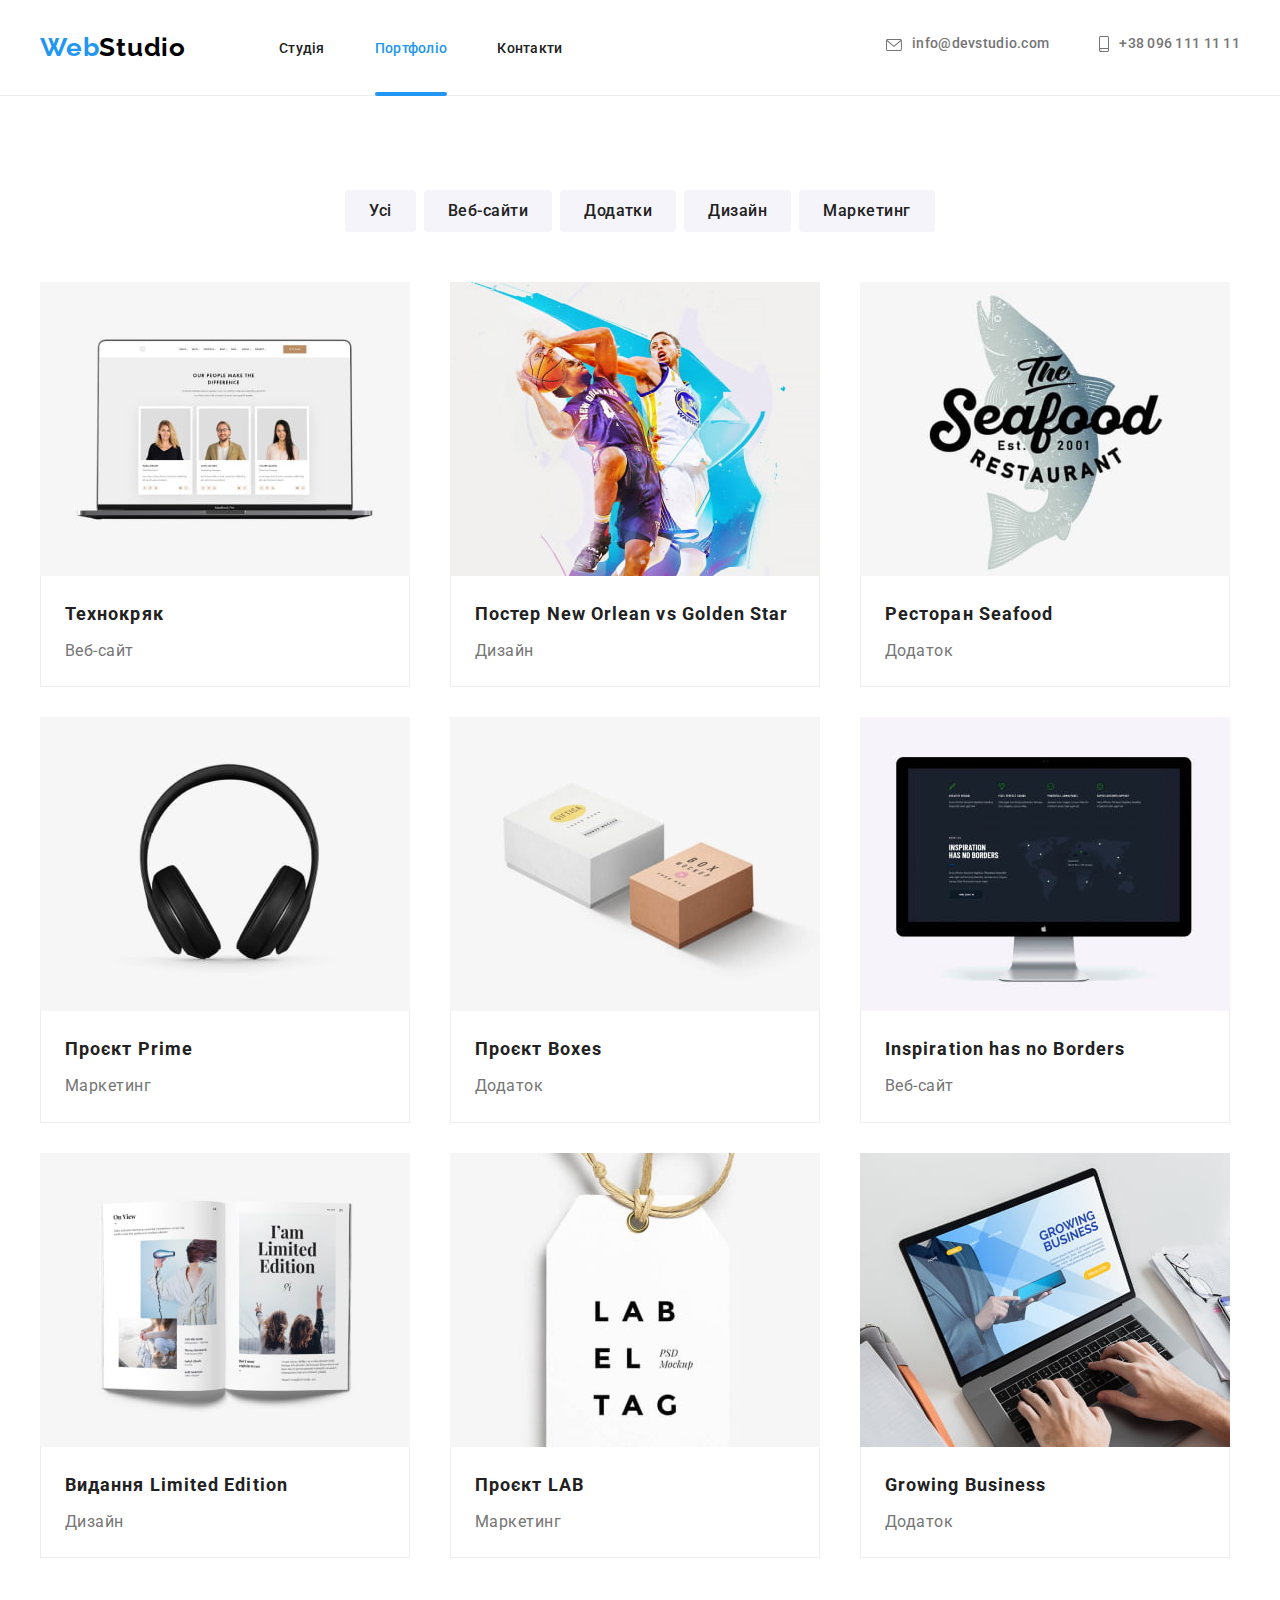
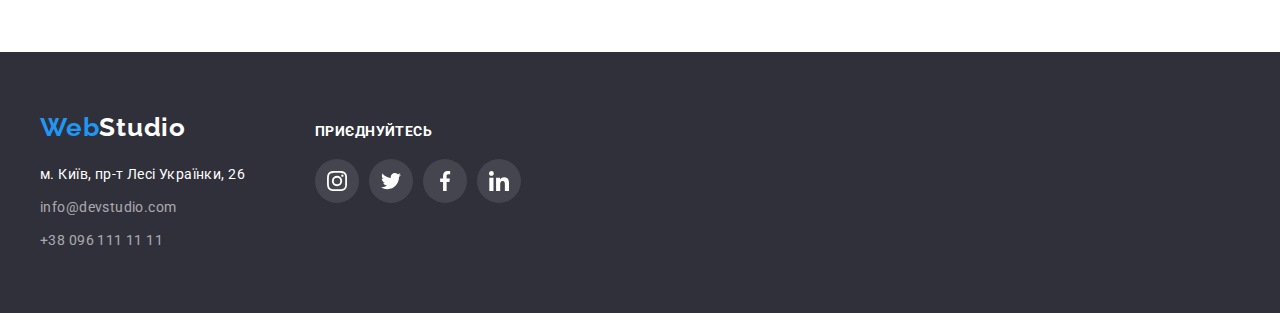
==== portfolio.html @ 9b92a463 "Initial HW-6 repo" ====
<!DOCTYPE html>
<html lang="uk-UA">
  <head>
    <meta charset="UTF-8" />
    <meta http-equiv="X-UA-Compatible" content="IE=edge" />
    <meta name="viewport" content="width=device-width, initial-scale=1.0" />
    <title>goit-markup-hw-05</title>
    <link rel="preconnect" href="https://fonts.googleapis.com">
    <link rel="preconnect" href="https://fonts.gstatic.com" crossorigin>
    <link href="https://fonts.googleapis.com/css2?family=Raleway:wght@700&family=Roboto:wght@400;500;700;900&display=swap" rel="stylesheet">
    <link rel="stylesheet" href="https://cdnjs.cloudflare.com/ajax/libs/modern-normalize/1.1.0/modern-normalize.min.css" integrity="sha512-wpPYUAdjBVSE4KJnH1VR1HeZfpl1ub8YT/NKx4PuQ5NmX2tKuGu6U/JRp5y+Y8XG2tV+wKQpNHVUX03MfMFn9Q==" crossorigin="anonymous" referrerpolicy="no-referrer" />
    <link rel="stylesheet" href="./css/styles.css">
     </head>
  <body>
    <header class="page-header">
      <div class="container header">
        <nav class="nav">
          <a class="logo" href="./index.html" lang="en">Web<span class="logo-header">Studio</span></a>
          <ul class="nav-list list">
            <li>
              <a  href="./index.html">Студія</a>
            </li>
            <li>
              <a class="current" href="./portfolio.html">Портфоліо</a>
            </li>
            <li>
              <a href="link">Контакти</a>
            </li>
          </ul>
        </nav>
        <ul class="contacts-list list">
          <li class="contact-item">
            <a class="contact-link" href="mailto:info@devstudio.com">
              <svg class="envelope-icon" width="16" height="12">
                <use href="./images/icons.svg#envelope-1"></use> 
              </svg>
              <p class="contact-mail">
                info@devstudio.com
              </p>
            </a>
          </li>
          <li class="contact-item">
            <a class="contact-link" href="tel:+380961111111">
              <svg class="smartphone-icon" width="10" height="16">
                <use href="./images/icons.svg#smartphone-1"></use> 
              </svg>
              <p>
                +38 096 111 11 11
              </p>
            </a>
          </li>
        </ul>
      </div>
    </header>
    <main>
      <!-- Portfolio Section -->
      <section class="portfolio-section">
        <h1 class="hidden-title"> <!-- FIXME: Delete this <h1> with CSS -->
          Портфоліо
        </h1>
        <ul class="container btn-set">
          <li><button class="portfolio-button" type="button">Усі</button></li>
          <li><button class="portfolio-button" type="button">Веб-сайти</button></li>
          <li><button class="portfolio-button" type="button">Додатки</button></li>
          <li><button class="portfolio-button" type="button">Дизайн</button></li>
          <li><button class="portfolio-button" type="button">Маркетинг</button></li>
        </ul>
        <div class="container">
          <ul class="card-set">

            <li class="item">
              <a class="card-link" href="link" target="_blank" rel = "noopener noreferrer">
                <div class="card-box">
                  <img src="./images/portfolio-img-6.jpg" alt="Технокряк - Веб-сайт" width="370">
                  <div class="card-overlay">
                    <p class="card-text">
                      Ресурс пропонує комплексні пропозиції з різним рівнем функціоналу та сервісів. Все це дозволить відвідувачу отримати вичерпні відомості про компанію чи приватну особу.
                    </p>
                  </div>
                </div>
                <div class="card-name">
                  <h2 class="titles portfolio-title">Технокряк</h2>
                  <p class="portfolio-text">Веб-сайт</p>
                </div>
              </a> 
            </li>

            <li class="item"> 
              <a class="card-link" href="link" target="_blank" rel = "noopener noreferrer">
                <div class="card-box">
                  <img src="./images/portfolio-img-4.jpg" alt="Постер New Orlean vs Golden Star - Дизайн" width="370">
                  <div class="card-overlay">
                    <p class="card-text">
                      Ресурс пропонує комплексні пропозиції з різним рівнем функціоналу та сервісів. Все це дозволить відвідувачу отримати вичерпні відомості про компанію чи приватну особу.
                    </p>
                  </div>
                </div>
                  <div class="card-name">
                    <h2 class="titles portfolio-title">Постер <span lang="en">New Orlean vs Golden Star</span></h2>
                    <p class="portfolio-text">Дизайн</p>
                  </div>
                </a>
              </li>

            <li class="item"> 
              <a class="card-link" href="link" target="_blank" rel = "noopener noreferrer">
                <div class="card-box">
                  <img src="./images/portfolio-img-5.jpg" alt="Ресторан Seafood - Додаток" width="370">
                  <div class="card-overlay">
                    <p class="card-text">
                      Ресурс пропонує комплексні пропозиції з різним рівнем функціоналу та сервісів. Все це дозволить відвідувачу отримати вичерпні відомості про компанію чи приватну особу.
                    </p>
                  </div>
                </div>
                <div class="card-name">
                  <h2 class="titles portfolio-title">Ресторан <span lang="en">Seafood</span></h2>
                  <p class="portfolio-text">Додаток</p>
                </div>
              </a>
            </li>

            <li class="item"> 
              <a class="card-link" href="link" target="_blank" rel = "noopener noreferrer">
                <div class="card-box">
                  <img src="./images/portfolio-img-7.jpg" alt="Проєкт Prime - Маркетинг" width="370">
                  <div class="card-overlay">
                    <p class="card-text">
                      Ресурс пропонує комплексні пропозиції з різним рівнем функціоналу та сервісів. Все це дозволить відвідувачу отримати вичерпні відомості про компанію чи приватну особу.
                    </p>
                  </div>
                </div>
                <div class="card-name">
                  <h2 class="titles portfolio-title">Проєкт <span lang="en">Prime</span></h2>
                  <p class="portfolio-text">Маркетинг</p>
                </div>
              </a>
            </li>

            <li class="item"> 
              <a class="card-link" href="link" target="_blank" rel = "noopener noreferrer">
                <div class="card-box">
                  <img src="./images/portfolio-img-8.jpg" alt="Проєкт Boxes - Додаток" width="370">
                  <div class="card-overlay">
                    <p class="card-text">
                      Ресурс пропонує комплексні пропозиції з різним рівнем функціоналу та сервісів. Все це дозволить відвідувачу отримати вичерпні відомості про компанію чи приватну особу.
                    </p>
                  </div>
                </div>
                <div class="card-name">
                  <h2 class="titles portfolio-title">Проєкт <span lang="en">Boxes</span></h2>
                  <p class="portfolio-text">Додаток</p>
                </div>
              </a>
            </li>

            <li class="item"> 
              <a class="card-link" href="link" target="_blank" rel = "noopener noreferrer">
                <div class="card-box">
                  <img src="./images/portfolio-img-9.jpg" alt="Inspiration has no Borders - Веб-сайт" width="370">
                  <div class="card-overlay">
                    <p class="card-text">
                      Ресурс пропонує комплексні пропозиції з різним рівнем функціоналу та сервісів. Все це дозволить відвідувачу отримати вичерпні відомості про компанію чи приватну особу.
                    </p>
                  </div>
                </div>
                <div class="card-name">
                  <h2 class="titles portfolio-title" lang="en">Inspiration has no Borders</h2>
                  <p class="portfolio-text">Веб-сайт</p>
                </div>
              </a>
            </li>

            <li class="item"> 
              <a class="card-link" href="link" target="_blank" rel = "noopener noreferrer">
                <div class="card-box">
                  <img src="./images/portfolio-img-1.jpg" alt="Видання Limited Edition - Дизайн" width="370">
                  <div class="card-overlay">
                    <p class="card-text">
                      Ресурс пропонує комплексні пропозиції з різним рівнем функціоналу та сервісів. Все це дозволить відвідувачу отримати вичерпні відомості про компанію чи приватну особу.
                    </p>
                  </div>
                </div>
                <div class="card-name">
                  <h2 class="titles portfolio-title">Видання <span lang="en">Limited Edition</span></h2>
                  <p class="portfolio-text">Дизайн</p>
                </div>
              </a>
            </li>

            <li class="item">
              <a class="card-link" href="link" target="_blank" rel = "noopener noreferrer">
                <div class="card-box">
                  <img src="./images/portfolio-img-2.jpg" alt="Проєкт LAB - Маркетинг" width="370">
                  <div class="card-overlay">
                    <p class="card-text">
                      Ресурс пропонує комплексні пропозиції з різним рівнем функціоналу та сервісів. Все це дозволить відвідувачу отримати вичерпні відомості про компанію чи приватну особу.
                    </p>
                  </div>
                </div>
                <div class="card-name">
                  <h2 class="titles portfolio-title">Проєкт <span lang="en">LAB</span></h2>
                  <p class="portfolio-text">Маркетинг</p>
                </div>
              </a>
            </li>

            <li class="item">
              <a class="card-link" href="link" target="_blank" rel = "noopener noreferrer">
                <div class="card-box">
                  <img src="./images/portfolio-img-3.jpg" alt="Growing Business - Додаток" width="370">
                  <div class="card-overlay">
                    <p class="card-text">
                      Ресурс пропонує комплексні пропозиції з різним рівнем функціоналу та сервісів. Все це дозволить відвідувачу отримати вичерпні відомості про компанію чи приватну особу.
                    </p>
                  </div>
                </div>
                <div class="card-name">
                  <h2 class="titles portfolio-title" lang="en">Growing Business</h2>
                  <p class="portfolio-text">Додаток</p>
                </div>
              </a>
            </li>
          </ul>

        </div>
      </section>
    </main>
    <footer class="footer-styles">
      <div class="container footer">
        <div class="footer-main">
          <div class="logo-div">
            <a class="logo logo-accent" href="./index.html">Web<span class="logo-footer">Studio</span></a>
            </div>
            <address>
              <ul class="footer-list">
                <li class="footer-address">
                м. Київ, пр-т Лесі Українки, 26
                </li>
                <li class="footer-item">
                <a class="footer-contacts" href="mailto:info@devstudio.com">info@devstudio.com</a>
                </li>
                <li class="footer-item">
                <a class="footer-contacts" href="tel:+380961111111">+38 096 111 11 11</a>
                </li>
            </ul>
            </address>
    
        </div>
        <div class="socials">
          <h4 class="socials-title">
            приєднуйтесь
          </h4>
          <ul class="socials-name">
            <li>
              <a class="socials-footer" href="https://www.instagram.com/" target="_blank" rel = "noopener noreferrer">
                <svg class="footer-icon" width="20" height="20">
                  <use href="./images/icons.svg#instagram"></use> 
                </svg>
              </a>  
            </li>
            <li>
              <a class="socials-footer" href="https://twitter.com/" target="_blank" rel = "noopener noreferrer">
                <svg class="footer-icon" width="20" height="20">
                  <use href="./images/icons.svg#twitter"></use> 
                </svg>
              </a>  
            </li>
            <li>
              <a class="socials-footer" href="https://www.facebook.com/" target="_blank" rel = "noopener noreferrer">
                <svg class="footer-icon" width="20" height="20">
                  <use href="./images/icons.svg#facebook"></use> 
                </svg>
              </a>  
            </li>
            <li>
              <a class="socials-footer" href="https://www.linkedin.com/" target="_blank" rel = "noopener noreferrer">
                <svg class="footer-icon" width="20" height="20">
                  <use href="./images/icons.svg#linkedin"></use> 
                </svg>
              </a>  
            </li>
          </ul>
        </div>
      </div>
  </footer>
  </body>
</html>
---- css/styles.css ----
/* LIST OF COMMENTS Ctrl+F */

/* Variables */
/* Default settings turn off */
/* Inherited Settings */
/* Logo */
/* Nav & Contacts List */
/* Hero Section */
/* Buttons */
/* Modal Window */
/* Section`s Titles */
/* Features Section */
/* Team Section */
/* Clients Section */
/* Portfolio Section */
/* Footer */



/* Variables */

:root {
    --brand-color: #757575;
    --accent-color: #2196F3;
    --primary-color: #212121;
    --secondary-color: #000000;
    --white-color: #FFFFFF;
    --white-opacity: rgba(255, 255, 255, .6);
    --bg-color: #2F303A;
    --button-color: #F5F4FA;
    --hero-button: #188CE8;
    --header-line: #ECECEC;
    --card-border:  #EEEEEE;
    --hero-gradient: rgba(47, 48, 58, 0.4);
    --occupation-gradient: rgba(47, 48, 58, 0.8);
    --icon-color: #AFB1B8;
    --icon-opacity: rgba(255, 255, 255, .1);
    --overlay-color: rgba(33, 150, 243, 0.9);
    --backdrop-color: rgba(0, 0, 0, 0.2);
    --border-color: rgba(0, 0, 0, 0.1);
    --transition-duration: 250ms;
    --cubic-bezier: cubic-bezier(0.4, 0, 0.2, 1);
}

/* :focus { outline: none; } */

/* Default settings turn off */

ul, p, h1, h2, h3, h4, h5, h6 {
    list-style: none;
    padding: 0;
    margin: 0;
}
a {text-decoration: none;}


/* Inherited Settings */

body {
    margin: 0;
    color: var(--brand-color);
    background-color: var(--white-color);
    font-family: "Roboto", sans-serif;
}

.container {
    width: 1200px;
    padding-left: 15px;
    padding-right: 15px;
    margin-left: auto;
    margin-right: auto;
}

.section {
    padding-top: 94px;
    padding-bottom: 94px;
}

img {
    display: block;
    max-width: 100%;
    height: auto;
}

.list {
    padding: 0;
    margin: 0;
}

/* Page Header */

.page-header {
    border-bottom: 1px solid var(--header-line);
}

/* Logo */

.logo {
    display: block;
    padding-top: 32px;
    padding-bottom: 32px;
    color: var(--accent-color);
    font-family: "Raleway", sans-serif;
    font-weight: 700;
    font-size: 26px;
    line-height: 1.2;
    letter-spacing: 0.03em;
}

.logo-header {color: var(--secondary-color);}
.logo-footer {color: var(--white-color);}


/* Nav & Contacts List */

.container.header {
    display: flex;
    align-items: center; 
}

.nav, .nav-list, .contacts-list {
    display: flex;
    align-items: center;
}

.nav-list, .contacts-list {
    margin-left: 93px;
    gap: 50px;
}

.contacts-list {
margin-left: auto;
}

.nav-list a,
.contacts-list a {
    /* display: block; */
    padding-top: 32px;
    padding-bottom: 40px;
    color: var(--primary-color);
    font-weight: 500;
    font-size: 14px;
    line-height: 1.1;
    letter-spacing: 0.02em;

    transition: color var(--transition-duration) var(--cubic-bezier);
}

.list a:hover,
.list a:focus,
.footer-contacts:hover,
.footer-contacts:focus {
    color: var(--accent-color);
}

.list .current {
    position: relative;
    color: var(--accent-color);
}


.current::after {
    content: "";
    position: absolute;
    left: 0;
    bottom: 0;
    width: 100%;
    height: 4px;
    background-color: var(--accent-color);
    border-radius: 2px;
}

.contacts-list a {
    color: inherit;
}

.envelope-icon {
    margin-right: 10px;
    /* width: 16px;
    height: 12px; */
    fill: var(--brand-color);
}

.smartphone-icon {
    margin-right: 10px;
    /* width: 10px;
    height: 16px; */
    fill: var(--brand-color);
}


.contact-link {
    display: flex;
    align-items: flex-end;
}

.contact-link:hover .envelope-icon,
.contact-link:hover .smartphone-icon,
.contact-link:focus .envelope-icon,
.contact-link:focus .smartphone-icon {
    fill: var(--accent-color);
    stroke: var(--accent-color);
    stroke-width: 1px;
}

/* .contact-mail {
    display: block;
} */

/* .contact-item{
    display: flex;
    align-items: center;
} */

/* Hero Section */

.hero-section {
    max-width: 1600px;
    height: 600px;
    padding: 200px 0;
    margin-right: auto;
    margin-left: auto;
    text-align: center;
    background-color: var(--bg-color);
    color: var(--white-color);
    background-image:
        linear-gradient(
            to left,
            var(--hero-gradient), 
            var(--hero-gradient)
        ),  url("../images/hero.jpg");
    background-size: cover;
    background-repeat: no-repeat;
    background-position: center;
}

.hero-title {
    margin-top: 0;
    margin-bottom: 30px;
    font-weight: 900;
    font-size: 44px;
    line-height: 1.4;
    letter-spacing: 0.06em;
    text-transform: uppercase;
}

/* Buttons */

button {
    font-family: inherit;
    cursor: pointer;
    border-radius: 4px;
}

.hero-button {
    padding: 10px 32px;
    color: var(--white-color);
    background-color: var(--accent-color);
    border: 0;
    font-weight: 700;
    font-size: 16px;
    line-height: 1.9;
    letter-spacing: 0.06em;

    transition: background-color var(--transition-duration) var(--cubic-bezier);
}

.hero-button:hover,
.hero-button:focus {
    /* color: var(--secondary-color); */
    background-color: var(--hero-button);
}

.portfolio-button {
    padding: 6px 22px;
    color: var(--primary-color);
    background-color: var(--button-color);
    font-weight: 500;
    font-size: 16px;
    line-height: 1.6;
    letter-spacing: 0.03em;
    border-color: transparent;

    transition: color var(--transition-duration) var(--cubic-bezier),
                background-color var(--transition-duration) var(--cubic-bezier),
                box-shadow var(--transition-duration) var(--cubic-bezier);
}

.portfolio-button:hover,
.portfolio-button:focus {
    color: var(--white-color);
    background-color: var(--accent-color);
    outline: none;
    box-shadow: 0px 3px 1px rgba(0, 0, 0, 0.1), 0px 1px 2px rgba(0, 0, 0, 0.08), 0px 2px 2px rgba(0, 0, 0, 0.12);
}

/* Modal Window */

.backdrop {
    position: fixed;
    top: 0;
    left: 0;
    width: 100%;
    height: 100%;
    background-color: var(--backdrop-color);

    opacity: 1;
    transition: opacity var(--transition-duration) var(--cubic-bezier);
}

.backdrop.is-hidden {
    opacity: 0;
    pointer-events: none;
}

.backdrop.is-hidden .modal {
    opacity: 0;
    transform: translate(-50%, -50%) scale(1.1);
}

.modal {
    position: absolute;
    overflow: visible;
    top: 50%;
    left: 50%;
    transform: translate(-50%, -50%) scale(1);
    width: 528px;
    height: 581px;
    padding: 50px;
    background-color: var(--white-color);
    box-shadow: 0px 1px 3px rgba(0, 0, 0, 0.12), 0px 1px 1px rgba(0, 0, 0, 0.14), 0px 2px 1px rgba(0, 0, 0, 0.2);
    border-radius: 4px;
    opacity: 1;
    transition: transform var(--transition-duration) var(--cubic-bezier), opacity var(--transition-duration) var(--cubic-bezier);
}

.modal p {
    color: orangered;
}

.close-button {
    position: absolute;
    top: 8px;
    right: 8px;
    display: flex;
    align-items: center;
    width: 30px;
    height: 30px;
    background-color: var(--white-color);
    border: 1px solid var(--border-color);
    border-radius: 50%;
    transition: border var(--transition-duration) var(--cubic-bezier), background-color var(--transition-duration) var(--cubic-bezier);
}

.close-button:hover,
.close-button:focus {
    background-color: var(--accent-color);
    border: 1px solid var(--secondary-color);
}

.close-icon {
    fill: #000000
}


/* Section`s Titles */

.hidden-title {
    position: absolute;
    width: 1px;
    height: 1px;
    margin: -1px;
    border: 0;
    padding: 0;
    
    white-space: nowrap;
    clip-path: inset(100%);
    clip: rect(0 0 0 0);
    overflow: hidden;
}

.titles {
    color: var(--primary-color);
}

.occupation-title,
.team-title,
.clients-title {
    font-weight: 700;
    font-size: 36px;
    line-height: 1.2;
    letter-spacing: 0.03em;
}

/* Features Section */

.container.feature-section {
    display: flex;
}

.feature-section {
    padding-bottom: 0;
}

.feature-list {
    display: flex;
    gap: 30px;
}

.feature-card {
    height: 120px;
    margin-bottom: 30px;
    background-color: var(--button-color);
    border-radius: 4px;
    display: flex;
    align-items: center;
    justify-content: center;
}

.feature-title {
    margin-bottom: 10px;
    font-weight: 700;
    font-size: 14px;
    line-height: 1.1;
    letter-spacing: 0.03em;
    text-transform: uppercase;
}

.feature-text {
    font-size: 14px;
    line-height: 1.7;
    letter-spacing: 0.03em;
}  

/* What-we-do Section */

.occupation-card {
    position: relative;
}

.occupation-title {
    text-align: center;
    margin-bottom: 50px;
}

.occupation-list {
    display: flex;
    gap: 30px;
}

.occupation-text {
    position: absolute;
    bottom: 0;
    display: flex;
    width: 100%;
    height: 70px;
    justify-content: center;
    align-items: center;
    background-color: var(--occupation-gradient);

    font-style: normal;
    font-weight: 700;
    font-size: 14px;
    line-height: 1.2;
    text-align: center;
    letter-spacing: 0.03em;
    text-transform: uppercase;
    color: var(--white-color);

}

/* Team Section */

.team-section {
    background-color: var(--button-color);
}

.team-title {
    text-align: center;
    margin-bottom: 50px;
} 
.team-list {
    display: flex;
    gap: 30px;
}

.team-card {
    border-radius: 4px;
    background-color: var(--white-color);
    box-shadow: 0 2px 1px 0 rgba(0, 0, 0, 0.2), 0 1px 1px 0 rgba(0, 0, 0, 0.14), 0 1px 3px 0 rgba(0, 0, 0, 0.12);
}

.card-title {
    padding-top: 30px;
    padding-bottom: 30px;
    text-align: center;
}

.team-name {
    font-weight: 500;
    font-size: 16px;
    line-height: 1.2;
    letter-spacing: 0.03em;
}

.team-function {
    margin-top: 10px;
    font-size: 16px;
    line-height: 1.2;
    letter-spacing: 0.03em;
}

.social-links {
    display: flex;
    margin: 0;
    padding: 0;
    list-style: none;
    margin-top: 16px;
    height: 44px;
    margin-left: auto;
    margin-right: auto;
    justify-content: center;
    align-items: center;
    gap: 10px;
}

.social-thumb {
    display: flex;
    justify-content: center;
    align-items: center;
    width: 44px;
    height: 44px;
    border: transparent;
    border-radius: 50%;

    transition: background-color var(--transition-duration) var(--cubic-bezier), border-radius var(--transition-duration) var(--cubic-bezier);
}

.social-thumb:hover,
.social-thumb:focus {
    background-color: var(--accent-color);
    border-radius: 50%;
}

.social-thumb:hover .icon,
.social-thumb:focus .icon {
    fill: var(--white-color);
} 

.icon {
    fill: var(--icon-color);
    transition: fill var(--transition-duration) var(--cubic-bezier);
    }

.icon:hover,
.icon:focus {
    fill: var(--white-color);
}

/* Clients Section */

.clients-title {
    text-align: center;
    margin-bottom: 50px;
}

.clients-list {
    display: flex;
    margin-left: auto;
    margin-bottom: auto;
    gap: 30px;
    list-style: none;
}

.clients-item {
    display: flex;
    justify-content: center;
    align-items: center;
    max-width: 170px;
    height: 92px;
    
}

.clients-item:hover,
.clients-item:focus  {
    /* border: 1px solid var(--accent-color); */
    outline: none;
}

.clients-item:hover .client-icon,
.clients-item:focus .client-icon {
    fill: var(--accent-color);
    outline: none;
}

.clients-thumb {
    display: flex;
    justify-content: center;
    align-items: center;
    width: 170px;
    height: 92px;
    cursor: pointer;
    border: 1px solid var(--icon-color);
    border-radius: 4px;

    transition: border var(--transition-duration) var(--cubic-bezier);
}

.clients-thumb:hover,
.clients-thumb:focus {
    border: 2px solid var(--accent-color);
    border-radius: 4px;
    outline: none;
}

.clients-thumb:hover .client-icon,
.clients-thumb:focus .client-icon {
    fill: var(--accent-color);
    /* border: var(--accent-color); */
    outline: none;
}

.client-icon {
    fill: var(--icon-color);

    transition: fill var(--transition-duration) var(--cubic-bezier);
}


/* Portfolio Section */

.portfolio-section {
    padding-top: 94px;
    padding-bottom: 94px;
}

.btn-set {
    display: flex;
    justify-content: center;
    gap: 8px;
    /* padding-top: 94px; */
    /* padding-bottom: 34px; */
    margin-bottom: 50px;
}

.container > .card-set {
    display: flex;
    flex-wrap: wrap;
    /* padding-bottom: 94px; */
    margin-left: -30px;
    margin-top: -30px;
}

.card-set > .item {
    flex-basis: calc(100% / 3 - 30px);
    margin-left: 30px;
    margin-top: 30px;
}

.card-link {
    display: inline-block;
    
    transition: box-shadow var(--transition-duration) var(--cubic-bezier);
}

a.card-link:link,
a.card-link:visited,
a.card-link:active {
    text-decoration: none;
    color: var(--brand-color);
}

a.card-link:hover,
a.card-link:focus {
    box-shadow: 0px 1px 1px rgba(0, 0, 0, 0.12), 0px 4px 4px rgba(0, 0, 0, 0.06), 1px 4px 6px rgba(0, 0, 0, 0.16);
    outline: none;
}

.card-box {
    position: relative;
    overflow: hidden;
}

.card-link:hover .card-overlay {
    transform: translateY(0);
}

.card-overlay {
    position: absolute;
    top: 0;
    left: 0;
    width: 100%;
    height: 100%;
    display: flex;
    justify-content: center;
    align-items: center;
    background-color: var(--overlay-color);

    transform: translateY(100%);
    transition: transform var(--transition-duration) var(--cubic-bezier);
}

.card-text {
    margin: 0;
    padding: 63px 24px;
    font-weight: 400;
    font-size: 18px;
    line-height: 1.6;
    letter-spacing: 0.03em;
    color: var(--white-color);

}

.card-name {
    padding: 20px 24px;
    background-color: var(--white-color);
    border: 1px solid var(--card-border);
    border-top: 0;

}

.portfolio-title {
    font-weight: 700;
    font-size: 18px;
    line-height: 2;
    letter-spacing: 0.06em;
}

.portfolio-text {
    margin-top: 4px;
    font-size: 16px;
    line-height: 1.9;
    letter-spacing: 0.03em;
}

/* Footer */
.footer-styles {
    padding: 60px 0;
    background-color: var(--bg-color);
}



.container.footer {
    justify-content: flex-start;
    /* padding-top: 60px;
    padding-bottom: 60px; */
}

.footer {
    display: flex;
    align-items: baseline
}

.logo-div {
/* margin-top: 60px; */
margin-bottom: 20px;}

.logo-accent {
    padding: 0;
}

.footer-address {
    margin-bottom: 9px;
    color: var(--white-color);
    font-style: normal;
    font-size: 14px;
    line-height: 1.7;
    letter-spacing: 0.03em;
}

/* .footer-list:last-child {
    margin-top: 9px;
} */

.footer-item {
    margin-bottom: 9px;
}
.footer-item:last-child {
    margin-bottom: 0;
}

.footer-contacts {    
    /* padding-top: 4px;
    padding-bottom: 4px; */
    color: var(--white-opacity);
    font-style: normal;
    font-size: 14px;
    line-height: 1.7;
    letter-spacing: 0.03em;

    transition: color var(--transition-duration) var(--cubic-bezier);
}

.socials {
    margin-left: 70px;
}

.socials-name {
    display: flex;
    height: 44px;
    justify-content: center;
    align-items: center;
    gap: 10px;
}

.socials-footer {
    display: flex;
    justify-content: center;
    align-items: center;
    width: 44px;
    height: 44px;
    background-color: var(--icon-opacity);
    border-radius: 50%;

    transition: background-color var(--transition-duration) var(--cubic-bezier);
}

.socials-footer:hover,
.socials-footer:focus {
    background-color: var(--accent-color);
    outline: none;
}

.footer-icon {
    fill: var(--white-color);
    }


.socials-title {
    margin-bottom: 20px;
    font-weight: 700;
    font-size: 14px;
    line-height: 1.1;
    letter-spacing: 0.03em;
    text-transform: uppercase;
    color: var(--white-color);

}
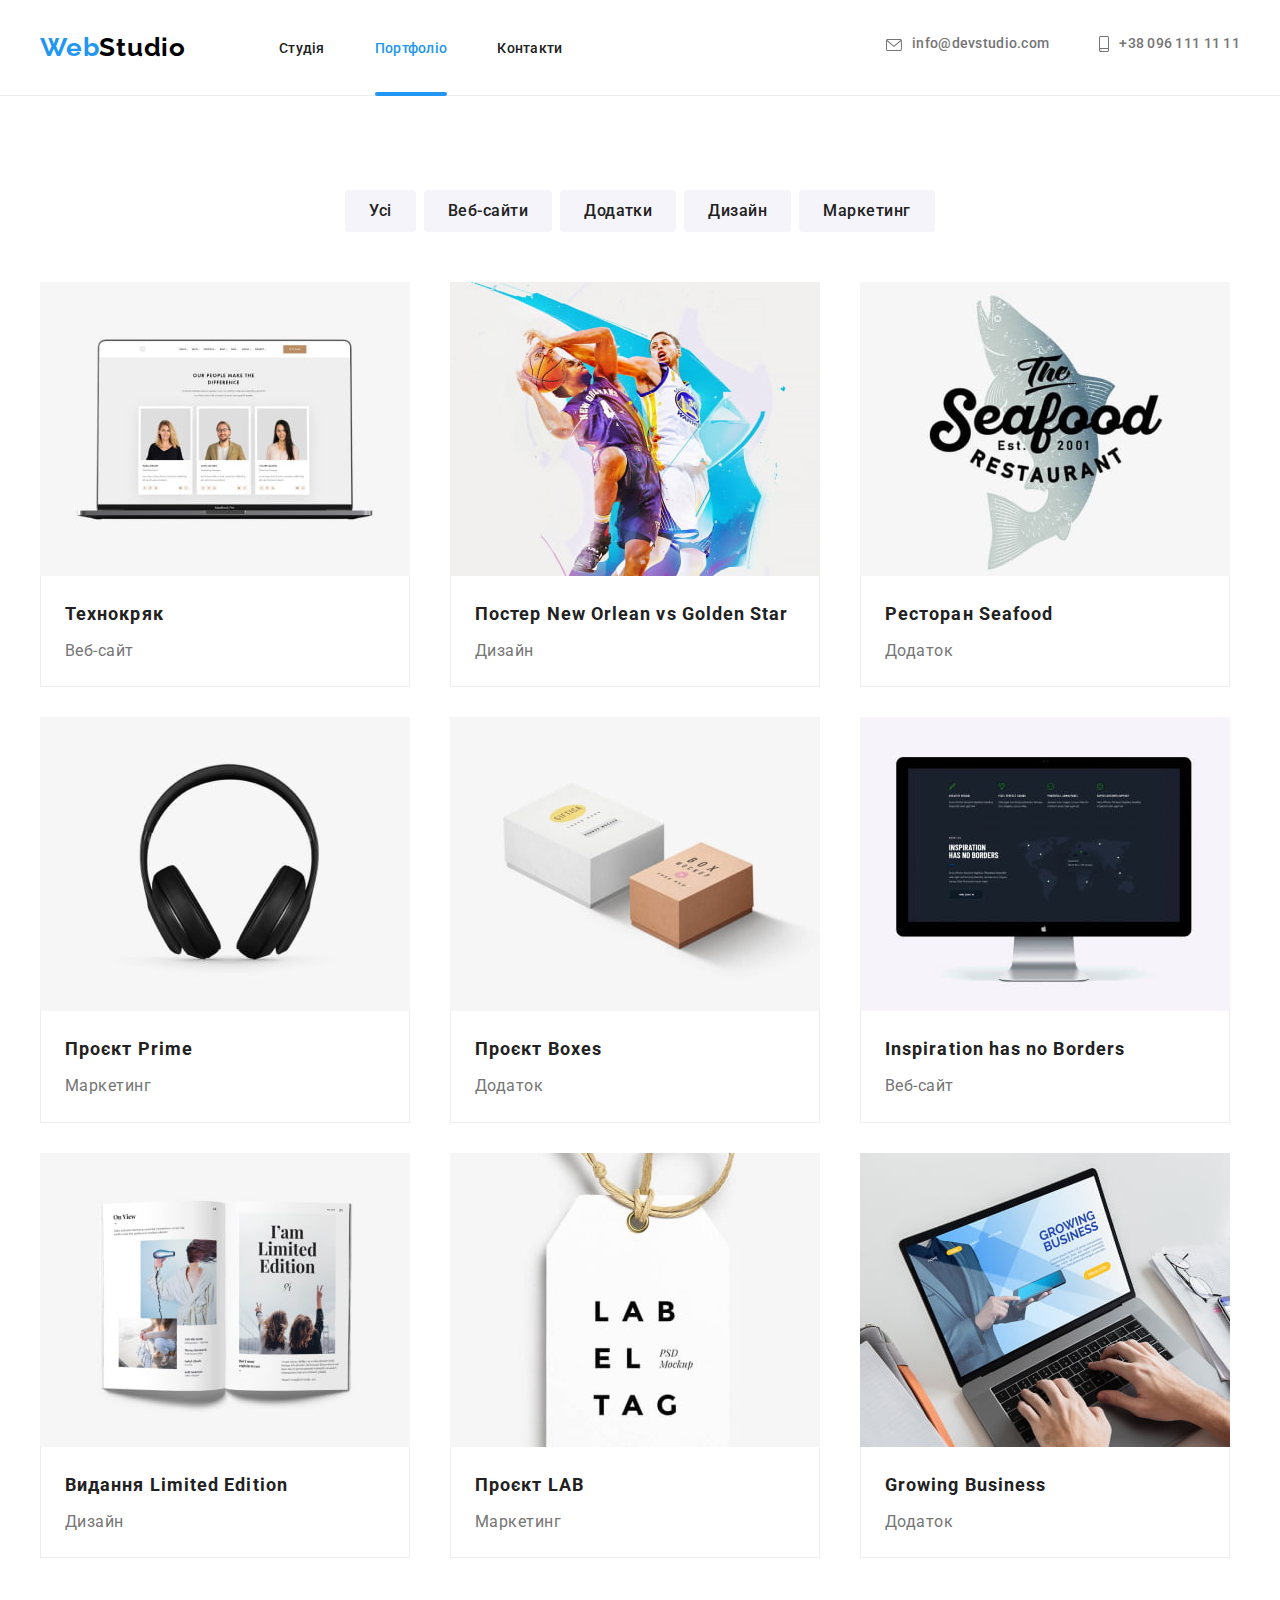
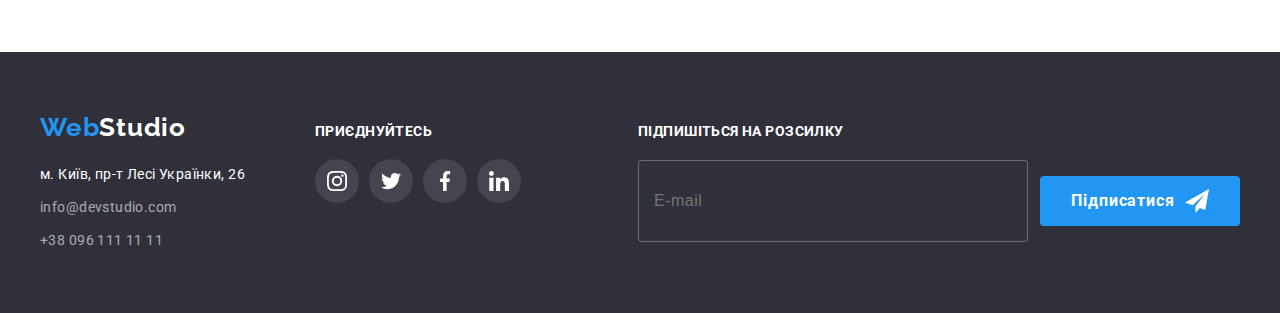
==== commit b4f977c6: "Footer Subscribe Form Added" ====
--- a/portfolio.html
+++ b/portfolio.html
@@ -4,7 +4,7 @@
     <meta charset="UTF-8" />
     <meta http-equiv="X-UA-Compatible" content="IE=edge" />
     <meta name="viewport" content="width=device-width, initial-scale=1.0" />
-    <title>goit-markup-hw-05</title>
+    <title>goit-markup-hw-06</title>
     <link rel="preconnect" href="https://fonts.googleapis.com">
     <link rel="preconnect" href="https://fonts.gstatic.com" crossorigin>
     <link href="https://fonts.googleapis.com/css2?family=Raleway:wght@700&family=Roboto:wght@400;500;700;900&display=swap" rel="stylesheet">
@@ -281,6 +281,22 @@
             </li>
           </ul>
         </div>
+        <div class="subscribe">
+          <form>
+            <label class="subscribe-title">
+              Підпишіться на розсилку
+              <div class="subscribe-box">
+                <input class="subscribe-input" type="email" name="subscribe" autofocus placeholder="E-mail">
+              <button class="subscribe-button" type="submit">
+                Підписатися
+                <svg class="send-icon" width="24" height="24">
+                  <use href="./images/icons.svg#send"></use> 
+                </svg>
+              </button>
+              </div>
+            </label>
+          </form>
+        </div>
       </div>
   </footer>
   </body>
--- a/css/styles.css
+++ b/css/styles.css
@@ -835,5 +835,67 @@
     letter-spacing: 0.03em;
     text-transform: uppercase;
     color: var(--white-color);
-
-}
+}
+
+.subscribe {
+    margin-left: auto;
+}
+
+.subscribe-title {
+    font-weight: 700;
+    font-size: 14px;
+    line-height: 1.2;
+    letter-spacing: 0.03em;
+    text-transform: uppercase;
+    color: var(--white-color);
+}
+
+.subscribe-box {
+    display: flex;
+    align-items: baseline;
+}
+
+.subscribe-input {
+    display: block;
+    margin-top: 20px;
+    margin-right: 12px;
+    padding: 15px;
+    width: 358px;
+    height: 50px;
+    border: 1px solid rgba(255, 255, 255, 0.3);
+    /* filter: drop-shadow(0px 4px 4px rgba(0, 0, 0, 0.15)); */
+    border-radius: 4px;
+    outline: none;
+    background-color: var(--bg-color);
+    font-weight: 400;
+    font-size: 16px;
+    line-height: 1.3;
+    letter-spacing: 0.03em;
+    color: var(--white-opacity);
+}
+
+.subscribe-button {
+    display: flex;
+    justify-content: center;
+    align-items: center;
+    gap: 10px;
+    padding-left: 28px;
+    padding-right: 28px;
+    width: 200px;
+    height: 50px;
+    background-color: var(--accent-color);
+    border-radius: 4px;
+    border: none;
+    font-weight: 700;
+    font-size: 16px;
+    line-height: 1.9;
+    text-align: center;
+    letter-spacing: 0.06em;
+    color: var(--white-color);
+    transition: background-color var(--transition-duration) var(--cubic-bezier);
+}
+
+.subscribe-button:hover,
+.subscribe-button:focus {
+    background-color: var(--hero-button);
+}